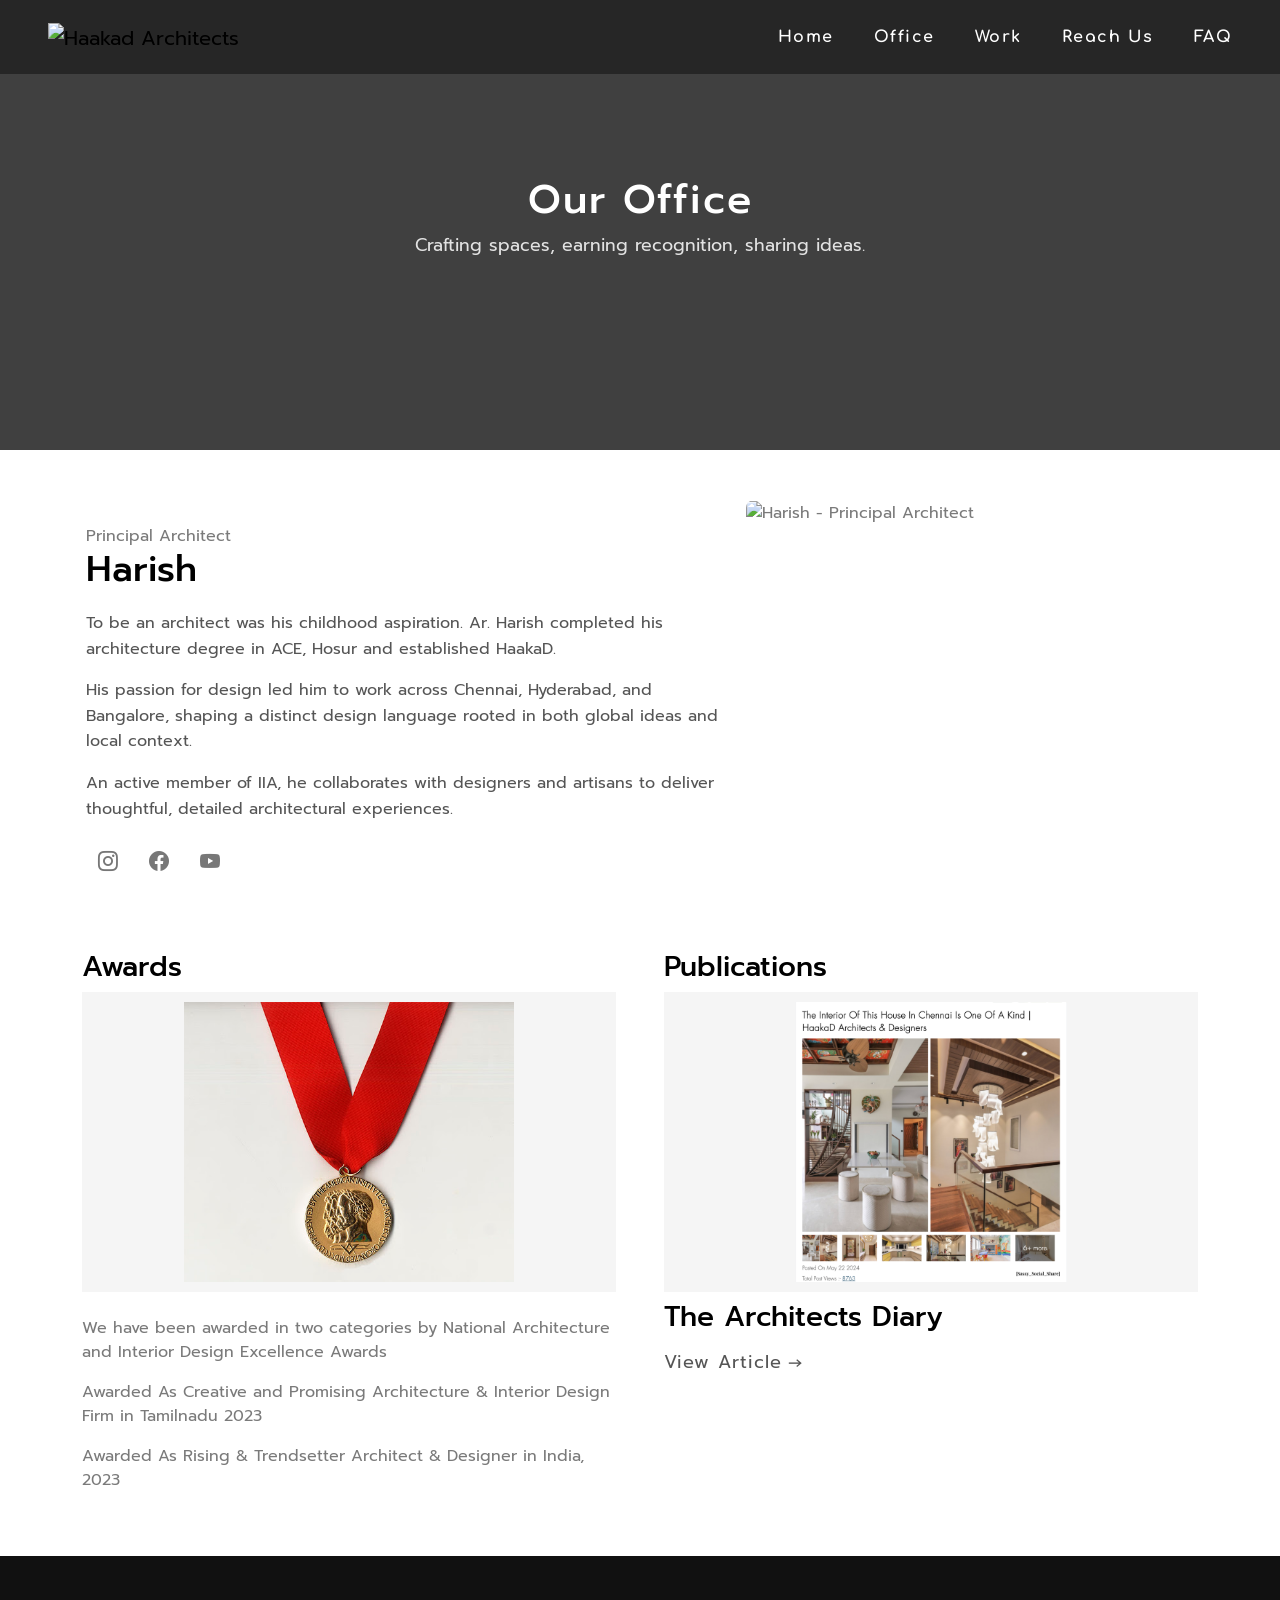
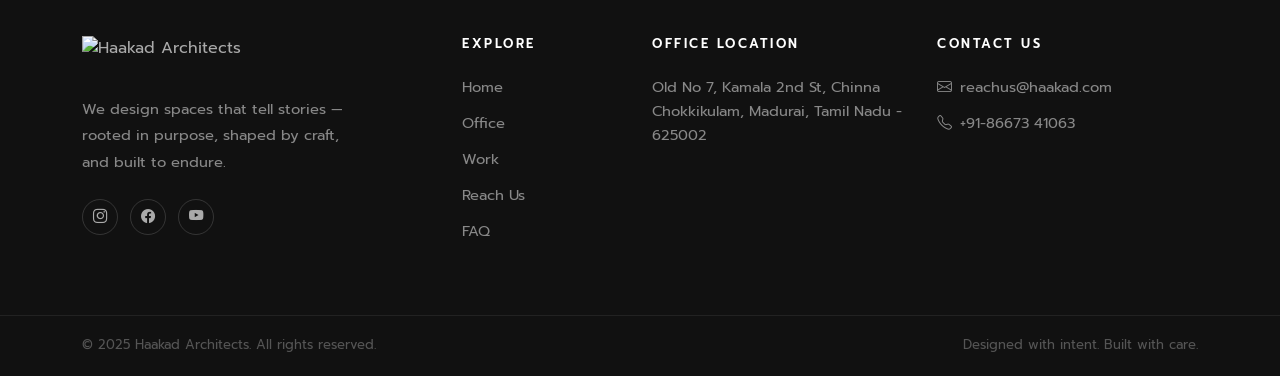
==== office.html @ 7d9d9eaf "adding office page" ====
<!doctype html>
<html lang="en">
  <head>
    <meta charset="UTF-8" />
    <meta name="viewport" content="width=device-width, initial-scale=1.0" />
    <title>Office - Haakad Architects</title>

    <!-- Bootstrap -->
    <link
      href="https://cdn.jsdelivr.net/npm/bootstrap@5.3.0/dist/css/bootstrap.min.css"
      rel="stylesheet"
    />

    <!-- Icons -->
    <link
      rel="stylesheet"
      href="https://cdn.jsdelivr.net/npm/bootstrap-icons@1.11.0/font/bootstrap-icons.css"
    />

    <!-- Google Fonts -->
    <link rel="preconnect" href="https://fonts.googleapis.com" />
    <link rel="preconnect" href="https://fonts.gstatic.com" crossorigin />
    <link
      href="https://fonts.googleapis.com/css2?family=Comfortaa:wght@400;500;600&family=Prompt:wght@300;400;500&display=swap"
      rel="stylesheet"
    />

    <!-- CSS -->
    <link rel="stylesheet" href="assets/css/style.css" />
    <link rel="stylesheet" href="assets/css/navbar.css" />
    <link rel="stylesheet" href="assets/css/footer.css" />
    <link rel="stylesheet" href="assets/css/parallax.css" />
    <link rel="stylesheet" href="assets/css/work.css" />
    <link rel="stylesheet" href="assets/css/office.css" />
  </head>

  <body>
    <!-- Navbar -->
    <header id="navbar"></header>

    <main>
      <!-- HERO -->
      <div class="parallax parallax-2">
        <div class="parallax-content">
          <h2>Our Office</h2>
          <p>Crafting spaces, earning recognition, sharing ideas.</p>
        </div>
      </div>

      <!-- Portfolio Intro -->
      <section class="container portfolio-intro">
        <div>
          <div class="row align-items-center px-3">
            <!-- Left Content -->
            <div class="col-md-7">
              <span class="portfolio-label">Principal Architect</span>

              <h2 class="portfolio-title">Harish</h2>

              <p class="portfolio-desc">
                To be an architect was his childhood aspiration. Ar. Harish
                completed his architecture degree in ACE, Hosur and established
                HaakaD.
              </p>

              <p class="portfolio-desc">
                His passion for design led him to work across Chennai,
                Hyderabad, and Bangalore, shaping a distinct design language
                rooted in both global ideas and local context.
              </p>

              <p class="portfolio-desc">
                An active member of IIA, he collaborates with designers and
                artisans to deliver thoughtful, detailed architectural
                experiences.
              </p>

              <!-- Social Icons -->
              <div class="portfolio-social mt-4">
                <a
                  href="https://www.instagram.com/haakad_architects"
                  target="_blank"
                >
                  <i class="bi bi-instagram"></i>
                </a>
                <a
                  href="https://www.facebook.com/haakadarchitects.inc?mibextid=LQQJ4d"
                  target="_blank"
                >
                  <i class="bi bi-facebook"></i>
                </a>
                <a
                  href="https://www.youtube.com/@haakadarchitects"
                  target="_blank"
                >
                  <i class="bi bi-youtube"></i>
                </a>
              </div>
            </div>

            <!-- Right Image -->
            <div class="col-md-5">
              <div class="portfolio-image">
                <img
                  src="/hakaad-architects/assets/images/portfolio.jpg"
                  alt="Harish - Principal Architect"
                />
              </div>
            </div>
          </div>
        </div>
      </section>

      <section class="achievements-section mb-5">
        <div class="container">
          <div class="row g-5">
            <!-- Awards -->
            <div class="col-md-6">
              <div class="achievement-block">
                <h3 class="section-title">Awards</h3>
                <div class="publication-minimal">
                  <div class="publication-image">
                    <img
                      src="assets/images/Award.jpg"
                      alt="Award"
                      class="img-fluid mb-4"
                    />
                  </div>
                </div>

                <p>
                  We have been awarded in two categories by National
                  Architecture and Interior Design Excellence Awards
                </p>

                <p>
                  Awarded As Creative and Promising Architecture & Interior
                  Design Firm in Tamilnadu 2023
                </p>

                <p>
                  Awarded As Rising & Trendsetter Architect & Designer in India,
                  2023
                </p>
              </div>
            </div>

            <!-- Publications -->
            <div class="col-md-6">
              <div class="achievement-block">
                <h3 class="section-title">Publications</h3>

                <div class="publication-minimal" id="openArticle">
                  <div class="publication-image">
                    <img
                      src="assets/images/article-previw.png"
                      alt="Featured Article"
                    />
                  </div>

                  <div class="publication-content">
                    <h3 class="publication-title py-2">The Architects Diary</h3>
                    <span class="publication-link cursor-pointer">
                      View Article <span class="arrow">→</span>
                    </span>
                  </div>
                </div>
              </div>
            </div>
          </div>
        </div>
      </section>

      <!-- Modal -->
      <div class="modal fade" id="articleModal" tabindex="-1">
        <div class="modal-dialog modal-xl modal-dialog-centered">
          <div class="modal-content">
            <div class="modal-header">
              <h5 class="modal-title">Project Article</h5>
              <button class="btn-close" data-bs-dismiss="modal"></button>
            </div>

            <div class="modal-body p-0">
              <iframe
                id="articleFrame"
                width="100%"
                height="600px"
                style="border: none"
              ></iframe>
            </div>
          </div>
        </div>
      </div>
    </main>

    <!-- Footer -->
    <footer id="footer"></footer>

    <!-- JS -->
    <script src="https://cdn.jsdelivr.net/npm/bootstrap@5.3.0/dist/js/bootstrap.bundle.min.js"></script>
    <script src="assets/js/main.js"></script>
    <script src="assets/js/office.js"></script>
  </body>
</html>
---- assets/css/style.css ----
:root {
  --primary: #078eab;
  --grey: #7a7a7a;
  --white: #ffffff;
  --font-primary: "Prompt", sans-serif;
  --font-menu: "Comfortaa", sans-serif;
}

html,
body {
  overflow-x: hidden;
  max-width: 100%;
}

body {
  font-family: var(--font-primary);
  color: var(--grey);
  margin: 0;
}

h1,
h2,
h3,
h4 {
  font-family: var(--font-primary);
  font-weight: 500;
  color: #000;
}

/* Preloader */
#preloader {
  position: fixed;
  top: 0;
  left: 0;
  width: 100%;
  height: 100%;
  background: rgba(0, 0, 0, 0.75);
  display: flex;
  align-items: center;
  justify-content: center;
  z-index: 9999;
  transition:
    opacity 0.8s ease,
    visibility 0.8s ease;
}

#preloader.hide {
  opacity: 0;
  visibility: hidden;
}

#preloader .logo-wrapper {
  overflow: hidden;
  display: flex;
}

#preloader img {
  width: 180px;
  animation: logoLeftToRight 2.5s ease forwards;
  transform-origin: left center;
}

.cursor-pointer {
  cursor: pointer;
}

@keyframes logoLeftToRight {
  0% {
    opacity: 0;
    clip-path: inset(0 100% 0 0);
  }
  20% {
    opacity: 1;
    clip-path: inset(0 80% 0 0);
  }
  60% {
    opacity: 1;
    clip-path: inset(0 30% 0 0);
  }
  100% {
    opacity: 1;
    clip-path: inset(0 0% 0 0);
  }
}
---- assets/css/navbar.css ----
.navbar {
  position: fixed !important;
  top: 0;
  left: 0;
  width: 100%;
  background: rgba(0, 0, 0, 0.4) !important;
  padding: 16px 0;
  z-index: 1000;
  opacity: 1;
  transform: none;
  transition:
    opacity 0.5s ease,
    transform 0.5s ease,
    background 0.3s ease,
    padding 0.3s ease;
}

.navbar.visible {
  opacity: 1;
  transform: translateY(0);
}

.navbar.scrolled {
  background: #ffffff !important;
  box-shadow: 0 2px 10px rgba(0, 0, 0, 0.08);
  padding: 10px 0;
}

.navbar-brand img {
  height: 42px;
  width: auto;
  object-fit: contain;
}

.navbar-nav .nav-link {
  font-family: var(--font-menu);
  font-size: 1rem;
  font-weight: bolder;
  color: #ffffff !important;
  letter-spacing: 1.5px;
  /* text-transform: uppercase; */
  margin-left: 2.5rem;
  padding: 0.4rem 0 !important;
  position: relative;
  transition: color 0.3s ease;
}

.navbar-nav .nav-link::after {
  content: "";
  position: absolute;
  bottom: 0;
  left: 0;
  width: 0;
  height: 1.5px;
  background: #ffffff;
  transition: width 0.3s ease;
}

.navbar-nav .nav-link:hover::after,
.navbar-nav .nav-link.active::after {
  width: 100%;
}

.navbar.scrolled .nav-link {
  color: #1a1a1a !important;
}

.navbar.scrolled .nav-link::after {
  background: var(--primary);
}

.navbar-toggler {
  border-color: rgba(255, 255, 255, 0.6) !important;
}

.navbar-toggler-icon {
  filter: invert(1);
}

.navbar.scrolled .navbar-toggler {
  border-color: rgba(0, 0, 0, 0.3) !important;
}

.navbar.scrolled .navbar-toggler-icon {
  filter: invert(0);
}

@media (max-width: 991px) {
  .navbar {
    background: rgba(0, 0, 0, 0.4) !important;
    padding: 12px 0;
  }

  .navbar-collapse {
    padding: 1rem 0;
  }

  .navbar-nav .nav-link {
    margin-left: 0;
    padding: 0.75rem 0 !important;
    border-bottom: 1px solid rgba(255, 255, 255, 0.1);
    color: #ffffff !important;
  }

  .navbar-nav .nav-link::after {
    display: none;
  }
}
---- assets/css/footer.css ----
/* ================================
   Footer - Haakad Architects
   ================================ */

footer {
  background: #111111;
  color: #aaaaaa;
  font-family: var(--font-primary);
}

/* Top section */
.footer-top {
  padding: 80px 0 60px;
  border-bottom: 1px solid rgba(255, 255, 255, 0.07);
}

/* Logo */
.footer-logo {
  height: 40px;
  width: auto;
  object-fit: contain;
  margin-bottom: 1.25rem;
  display: block;
}

/* Description */
.footer-desc {
  font-size: 0.92rem;
  color: #888888;
  line-height: 1.8;
  margin-bottom: 1.5rem;
  max-width: 280px;
}

/* Social icons */
.footer-socials {
  display: flex;
  gap: 12px;
}

.footer-socials a {
  width: 36px;
  height: 36px;
  border: 1px solid rgba(255, 255, 255, 0.15);
  border-radius: 50%;
  display: flex;
  align-items: center;
  justify-content: center;
  color: #aaaaaa;
  font-size: 0.9rem;
  transition: all 0.3s ease;
  text-decoration: none;
}

.footer-socials a:hover {
  border-color: var(--primary);
  color: var(--primary);
  transform: translateY(-3px);
}

/* Headings */
.footer-heading {
  font-size: 0.8rem;
  font-weight: 600;
  color: #ffffff;
  letter-spacing: 2.5px;
  text-transform: uppercase;
  margin-bottom: 1.5rem;
}

/* Links */
.footer-links {
  list-style: none;
  padding: 0;
  margin: 0;
}

.footer-links li {
  margin-bottom: 0.75rem;
}

.footer-links a {
  color: #888888;
  text-decoration: none;
  font-size: 0.92rem;
  transition: all 0.3s ease;
  position: relative;
  padding-left: 0;
}

.footer-links a::before {
  content: "";
  position: absolute;
  bottom: -2px;
  left: 0;
  width: 0;
  height: 1px;
  background: var(--primary);
  transition: width 0.3s ease;
}

.footer-links a:hover {
  color: #ffffff;
  padding-left: 6px;
}

.footer-links a:hover::before {
  width: 100%;
}

/* Contact list */
.footer-contact {
  list-style: none;
  padding: 0;
  margin: 0;
}

.footer-contact li {
  display: flex;
  align-items: flex-start;
  gap: 12px;
  margin-bottom: 1rem;
  font-size: 0.92rem;
  color: #888888;
  line-height: 1.6;
}

.footer-contact i {
  color: var(--primary);
  font-size: 1rem;
  margin-top: 2px;
  flex-shrink: 0;
}

/* Bottom bar */
.footer-bottom {
  padding: 20px 0;
}

.footer-bottom p {
  margin: 0;
  font-size: 0.82rem;
  color: #555555;
}

/* Mobile */
@media (max-width: 768px) {
  .footer-top {
    padding: 50px 0 40px;
  }

  .footer-desc {
    max-width: 100%;
  }
}
---- assets/css/parallax.css ----
/* ================================
   Parallax - Haakad Architects
   SPYDEV technique: background-attachment fixed
   ================================ */

.parallax {
  min-height: 450px;
  background-attachment: fixed;
  background-position: center;
  background-repeat: no-repeat;
  background-size: cover;
  position: relative;
  display: flex;
  align-items: center;
  justify-content: center;
}

/* Dark overlay */
.parallax::before {
  content: "";
  position: absolute;
  top: 0;
  left: 0;
  width: 100%;
  height: 100%;
  background: rgba(0, 0, 0, 0.75);
}

/* Optional text inside parallax */
.parallax-content {
  position: relative;
  z-index: 2;
  text-align: center;
  color: #ffffff;
  padding: 2rem;
}

.parallax-content h2 {
  font-size: 2.5rem;
  font-weight: 500;
  color: #ffffff;
  letter-spacing: 2px;
}

.parallax-content h3,
h4 {
  font-size: 1.2rem;
  font-weight: 500;
  color: #ffffff;
  letter-spacing: 2px;
}

.parallax-content p {
  font-size: 1.1rem;
  color: rgba(255, 255, 255, 0.85);
  margin-top: 0.5rem;
}

/* Specific background images */

.parallax-2 {
  background-image: url("/hakaad-architects/assets/images/carousel/slide1.jpg");
}

/* Mobile - remove fixed, JS handles it */
@media (max-width: 768px) {
  .parallax {
    background-attachment: scroll;
    background-position: center;
    min-height: 280px;
  }

  .parallax-content h2 {
    font-size: 1.75rem;
  }
}

@media (prefers-reduced-motion: reduce) {
  .parallax {
    background-attachment: scroll;
  }
}
---- assets/css/work.css ----
/* ================================
   Work Page - Haakad Architects
   ================================ */

/* Page Hero */
.page-hero {
  height: 45vh;
  background: #111111;
  display: flex;
  align-items: flex-end;
  padding-bottom: 3rem;
}

.page-hero-content {
  padding: 0 5%;
}

.page-hero-content h1 {
  font-size: 3.5rem;
  font-weight: 300;
  color: #ffffff;
  letter-spacing: 3px;
  margin-bottom: 0.5rem;
}

.page-hero-content p {
  font-size: 1rem;
  color: rgba(255, 255, 255, 0.5);
  letter-spacing: 1px;
  margin: 0;
}

/* Filter Tabs */
.work-filter {
  padding: 1.5rem 0;
  border-bottom: 1px solid rgba(0, 0, 0, 0.07);
}

.filter-tabs {
  display: flex;
  gap: 1rem;
  flex-wrap: wrap;
}

.filter-btn {
  background: none;
  border: none;
  font-family: var(--font-menu);
  font-size: 0.85rem;
  font-weight: 600;
  letter-spacing: 1.5px;
  text-transform: uppercase;
  color: #aaaaaa;
  padding: 0.5rem 0;
  cursor: pointer;
  position: relative;
  transition: color 0.3s ease;
}

.filter-btn::after {
  content: "";
  position: absolute;
  bottom: 0;
  left: 0;
  width: 0;
  height: 2px;
  background: var(--primary);
  transition: width 0.3s ease;
}

.filter-btn:hover,
.filter-btn.active {
  color: #111111;
}

.filter-btn.active::after,
.filter-btn:hover::after {
  width: 100%;
}

/* Projects Grid */
.work-grid {
  padding: 4rem 0 6rem;
}

/* Project Card */
.project-card {
  cursor: pointer;
}

.project-img {
  position: relative;
  overflow: hidden;
  aspect-ratio: 4/3;
  background: #f0f0f0;
}

.project-img img {
  width: 100%;
  height: 100%;
  object-fit: cover;
  transition: transform 0.6s ease;
}

.project-card:hover .project-img img {
  transform: scale(1.05);
}

/* Overlay */
.project-overlay {
  position: absolute;
  top: 0;
  left: 0;
  width: 100%;
  height: 100%;
  background: rgba(7, 142, 171, 0.15);
  display: flex;
  align-items: center;
  justify-content: center;
  opacity: 0;
  transition: opacity 0.4s ease;
}

.project-card:hover .project-overlay {
  opacity: 1;
}

.project-link {
  width: 50px;
  height: 50px;
  background: #ffffff;
  border-radius: 50%;
  display: flex;
  align-items: center;
  justify-content: center;
  color: #111111;
  font-size: 1.2rem;
  text-decoration: none;
  transform: scale(0.8);
  transition: transform 0.3s ease;
}

.project-card:hover .project-link {
  transform: scale(1);
}

/* Project Info */
.project-info {
  padding: 1.25rem 0 0;
}

.project-category {
  font-size: 0.75rem;
  font-weight: 600;
  letter-spacing: 2px;
  text-transform: uppercase;
  color: var(--primary);
}

.project-title {
  font-size: 1.1rem;
  font-weight: 500;
  color: #111111;
  margin: 0.4rem 0 0.3rem;
}

.project-location {
  font-size: 0.85rem;
  color: #aaaaaa;
  margin: 0;
}

.project-location .bi {
  font-size: 0.75rem;
  margin-right: 3px;
}

/* Hidden filtered items */
.project-item.hidden {
  display: none;
}

/* Mobile */
@media (max-width: 768px) {
  .page-hero {
    height: 35vh;
  }

  .page-hero-content h1 {
    font-size: 2.5rem;
  }
}

/* Load More */
.load-more-wrap {
  text-align: center;
  margin-top: 3rem;
}

#load-more-btn {
  background: none;
  border: 1.5px solid #111111;
  font-family: var(--font-menu);
  font-size: 0.85rem;
  font-weight: 600;
  letter-spacing: 2px;
  text-transform: uppercase;
  color: #111111;
  padding: 0.9rem 3rem;
  cursor: pointer;
  transition: all 0.3s ease;
}

#load-more-btn:hover {
  background: #111111;
  color: #ffffff;
}

#load-more-btn.hidden {
  display: none;
}

.portfolio-intro {
  padding: 50px 0;
}

.portfolio-title {
  font-size: 36px;
  font-weight: 500;
  margin-bottom: 20px;
}

.portfolio-desc {
  color: #555;
  line-height: 1.6;
}

.portfolio-image {
  width: 100%;
  height: 400px; /* desktop height */
  overflow: hidden;
  border-radius: 8px;
}

.portfolio-image img {
  width: 100%;
  height: 100%;
  object-fit: contain; /* 🔥 keeps image ratio */
  transition: transform 0.5s ease;
}

.portfolio-image:hover img {
  transform: scale(1.05);
}

@media (max-width: 768px) {
  .portfolio-image {
    height: 250px;
    margin-top: 20px;
  }
}

.portfolio-social a {
  margin: 0 12px;
  font-size: 20px;
  color: #777;
  transition: 0.3s ease;
  border-bottom: none !important;
  text-decoration: none;
}

.portfolio-social a:hover {
  color: #000;
  transform: translateY(-2px);
}
---- assets/css/office.css ----
/* ===============================
   Awards Section
================================ */
.awards-section {
  padding: 100px 0;
  border-top: 1px solid #eee;
}

.section-title {
  font-size: 28px;
  font-weight: 500;
}

.award-item {
  display: flex;
  gap: 30px;
  padding: 20px 0;
  border-bottom: 1px solid #eee;
}

.award-year {
  min-width: 80px;
  font-weight: 500;
  color: #888;
}

.award-text {
  margin: 0;
  font-size: 16px;
  color: #222;
}

/* Mobile */
@media (max-width: 768px) {
  .award-item {
    flex-direction: column;
    gap: 5px;
  }

  .award-year {
    font-size: 14px;
  }
}

/* ===============================
   Featured Article
================================ */
.featured-article {
  padding: 100px 0;
  border-top: 1px solid #eee;
}

.section-title {
  font-size: 28px;
  font-weight: 500;
}

/* Preview Card */
.article-preview {
  position: relative;
  cursor: pointer;
  overflow: hidden;
  border-radius: 10px;
  max-width: 900px;
  margin: 0 auto;
}

.article-preview img {
  width: 100%;
  height: 400px;
  object-fit: cover;
  transition: 0.4s ease;
}

.article-preview:hover img {
  transform: scale(1.05);
}

/* Overlay */
.article-preview .overlay {
  position: absolute;
  inset: 0;
  background: rgba(0, 0, 0, 0.5);
  color: white;

  display: flex;
  flex-direction: column;
  justify-content: center;
  align-items: center;

  text-align: center;
}

.article-preview .overlay p {
  margin: 0;
  font-size: 14px;
  opacity: 0.8;
}

.article-preview .overlay h4 {
  margin: 5px 0;
  font-size: 22px;
}

.article-preview .overlay span {
  font-size: 13px;
  letter-spacing: 1px;
}

/* Modal fix */
.modal-body iframe {
  min-height: 70vh;
}

/* Publication Image Wrapper */
.publication-minimal img {
  width: 100%;
  height: 300px; /* 👉 control height here */
  object-fit: contain; /* 👉 ensures full image visible */
  background: #f5f5f5; /* 👉 adds clean background for empty space */
  padding: 10px; /* optional: gives breathing space */
}

.publication-link {
  font-size: 18px;
  color: #555;
  letter-spacing: 1px;
  display: inline-flex;
  align-items: center;
  gap: 6px;
  transition: color 0.3s ease;
}

.publication-link .arrow {
  display: inline-block;
  transition: transform 0.3s ease;
}

/* Hover effect */
.publication-minimal:hover .publication-link {
  color: #000;
}

.publication-minimal:hover .arrow {
  transform: translateX(6px); /* 👉 smooth move */
}

.publication-image:hover img {
  transform: scale(1.05);
}
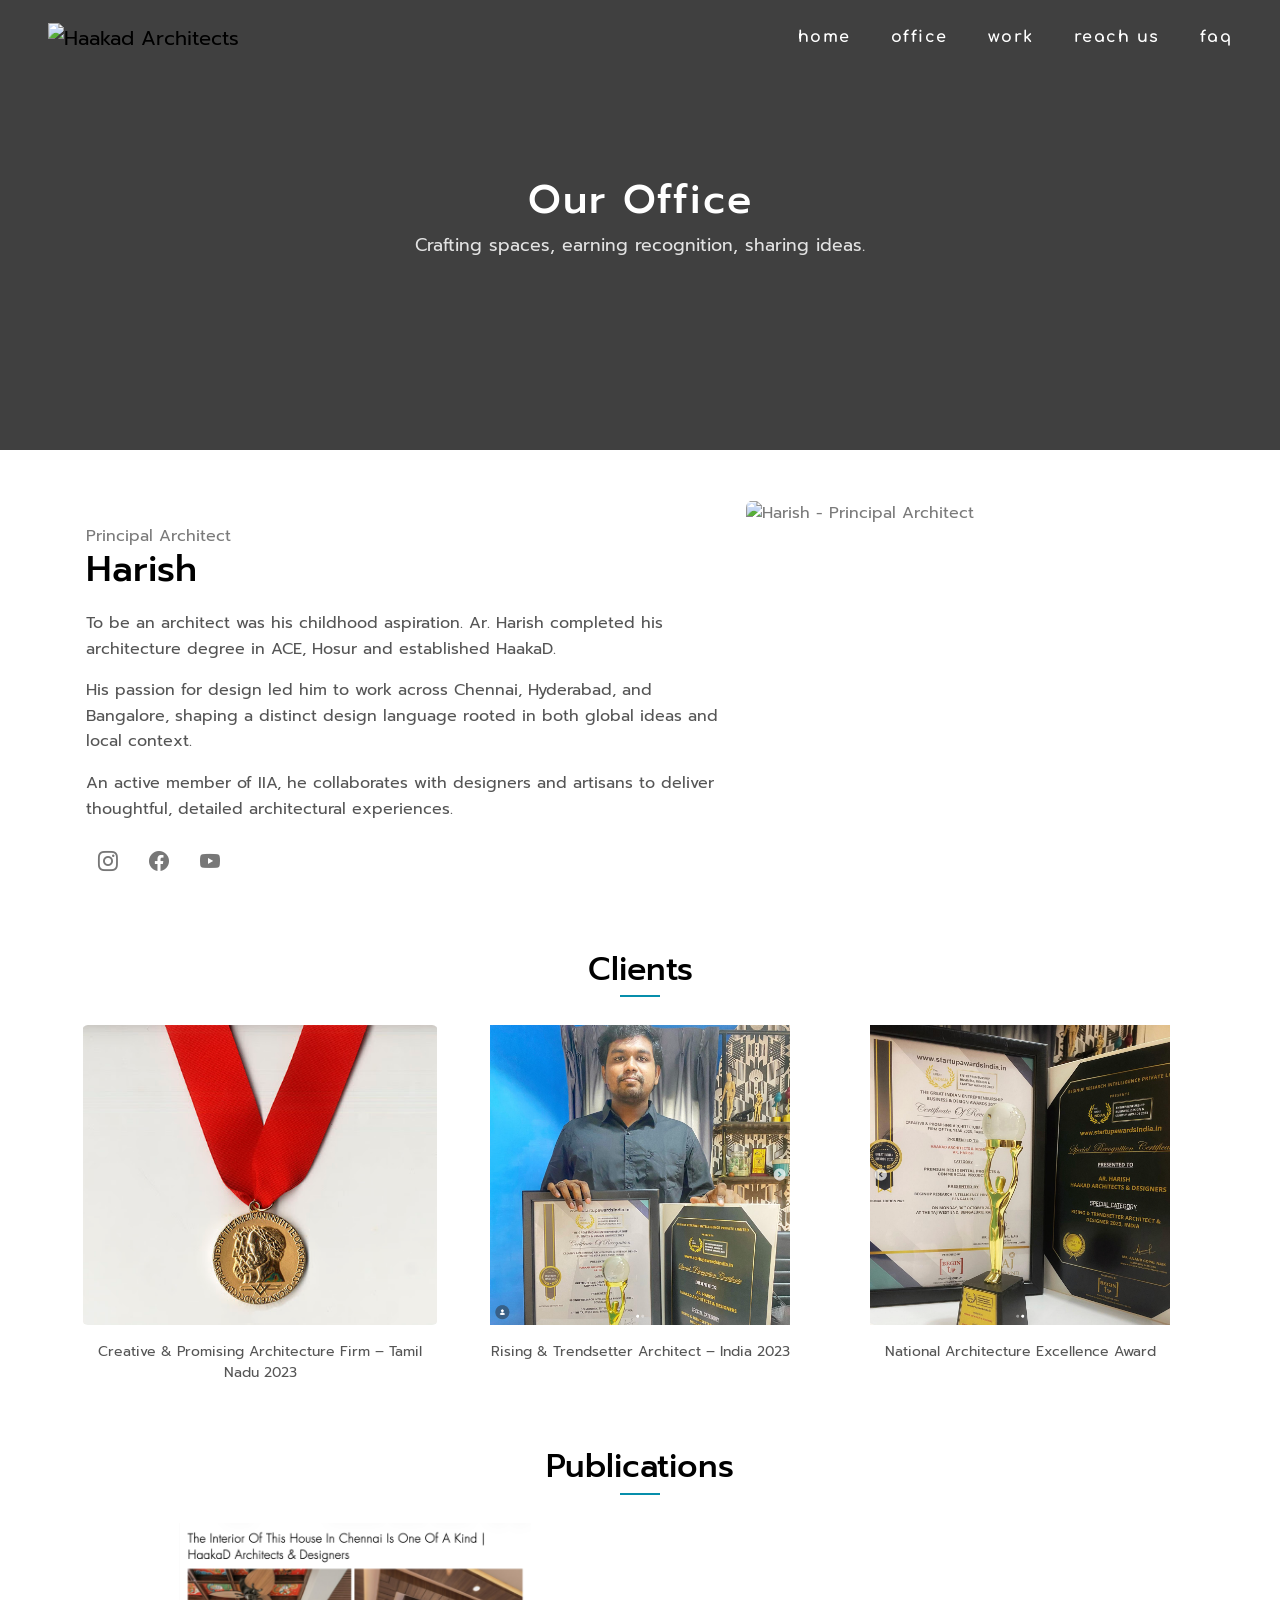
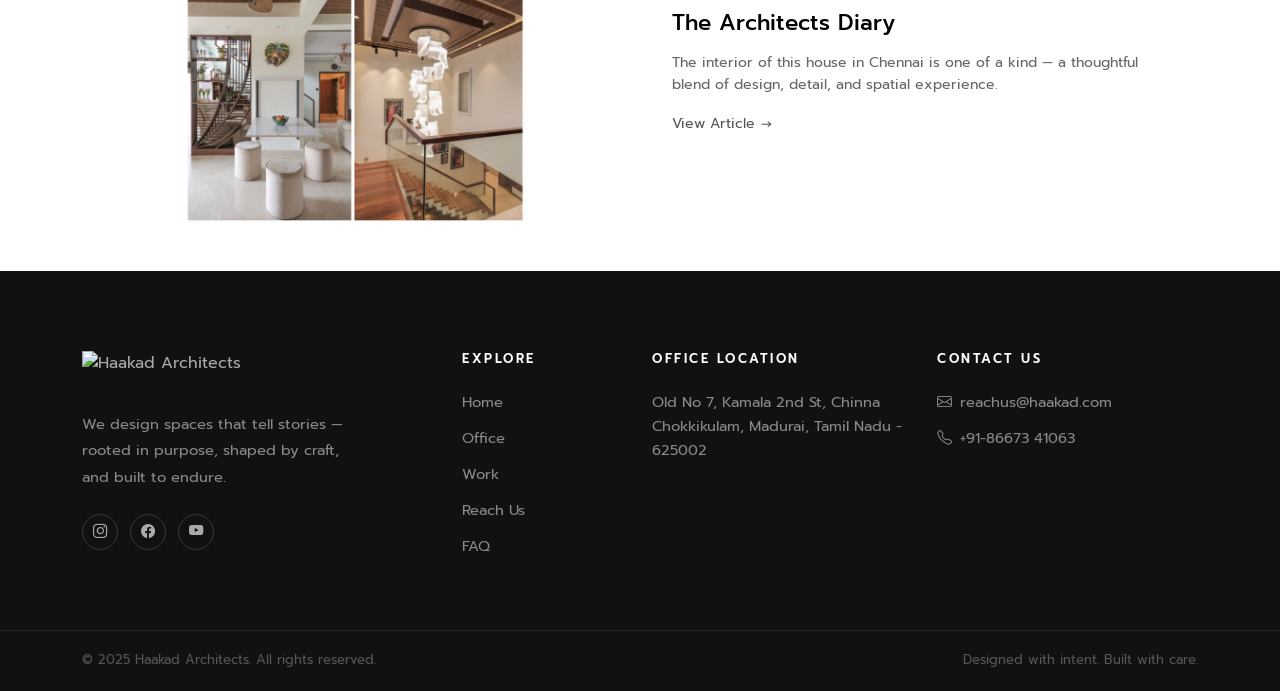
==== commit 77fc94ed: "modifications done for homepage, office and reach us" ====
--- a/office.html
+++ b/office.html
@@ -102,7 +102,7 @@
             <div class="col-md-5">
               <div class="portfolio-image">
                 <img
-                  src="/hakaad-architects/assets/images/portfolio.jpg"
+                  src="/hakaad-architects/assets/images/portfolio.png"
                   alt="Harish - Principal Architect"
                 />
               </div>
@@ -113,58 +113,77 @@
 
       <section class="achievements-section mb-5">
         <div class="container">
-          <div class="row g-5">
-            <!-- Awards -->
+          <!-- ========================= -->
+          <!-- AWARDS -->
+          <!-- ========================= -->
+          <div class="row mb-5">
+            <div class="section-title">
+              <h2>Clients</h2>
+            </div>
+
+            <!-- Award 1 -->
+            <div class="col-md-4">
+              <div class="award-card text-center">
+                <img src="assets/images/Award.jpg" class="img-fluid" />
+                <p class="award-text mt-3">
+                  Creative & Promising Architecture Firm – Tamil Nadu 2023
+                </p>
+              </div>
+            </div>
+
+            <!-- Award 2 -->
+            <div class="col-md-4">
+              <div class="award-card text-center">
+                <img src="assets/images/Award1.png" class="img-fluid" />
+                <p class="award-text mt-3">
+                  Rising & Trendsetter Architect – India 2023
+                </p>
+              </div>
+            </div>
+
+            <!-- Award 3 -->
+            <div class="col-md-4">
+              <div class="award-card text-center">
+                <img src="assets/images/Award2.png" class="img-fluid" />
+                <p class="award-text mt-3">
+                  National Architecture Excellence Award
+                </p>
+              </div>
+            </div>
+          </div>
+
+          <!-- ========================= -->
+          <!-- PUBLICATION -->
+          <!-- ========================= -->
+          <div class="row align-items-center">
+            <div class="section-title">
+              <h2>Publications</h2>
+            </div>
+
+            <!-- LEFT IMAGE -->
             <div class="col-md-6">
-              <div class="achievement-block">
-                <h3 class="section-title">Awards</h3>
-                <div class="publication-minimal">
-                  <div class="publication-image">
-                    <img
-                      src="assets/images/Award.jpg"
-                      alt="Award"
-                      class="img-fluid mb-4"
-                    />
-                  </div>
-                </div>
-
-                <p>
-                  We have been awarded in two categories by National
-                  Architecture and Interior Design Excellence Awards
-                </p>
-
-                <p>
-                  Awarded As Creative and Promising Architecture & Interior
-                  Design Firm in Tamilnadu 2023
-                </p>
-
-                <p>
-                  Awarded As Rising & Trendsetter Architect & Designer in India,
-                  2023
-                </p>
-              </div>
-            </div>
-
-            <!-- Publications -->
+              <div class="publication-image openArticle">
+                <img
+                  src="assets/images/article-preview.png"
+                  class="img-fluid"
+                  alt="Publication"
+                />
+              </div>
+            </div>
+
+            <!-- RIGHT CONTENT -->
             <div class="col-md-6">
-              <div class="achievement-block">
-                <h3 class="section-title">Publications</h3>
-
-                <div class="publication-minimal" id="openArticle">
-                  <div class="publication-image">
-                    <img
-                      src="assets/images/article-previw.png"
-                      alt="Featured Article"
-                    />
-                  </div>
-
-                  <div class="publication-content">
-                    <h3 class="publication-title py-2">The Architects Diary</h3>
-                    <span class="publication-link cursor-pointer">
-                      View Article <span class="arrow">→</span>
-                    </span>
-                  </div>
-                </div>
+              <div class="publication-content">
+                <h3 class="publication-title">The Architects Diary</h3>
+
+                <p class="publication-desc">
+                  The interior of this house in Chennai is one of a kind — a
+                  thoughtful blend of design, detail, and spatial experience.
+                </p>
+
+                <span class="publication-link openArticle">
+                  View Article <span class="arrow">→</span>
+                </span>
               </div>
             </div>
           </div>
--- a/assets/css/style.css
+++ b/assets/css/style.css
@@ -64,6 +64,17 @@
   cursor: pointer;
 }
 
+.section-title h2::after {
+  content: "";
+  position: absolute;
+  bottom: 0;
+  left: 50%;
+  transform: translateX(-50%);
+  width: 40px;
+  height: 2px;
+  background: var(--primary);
+}
+
 @keyframes logoLeftToRight {
   0% {
     opacity: 0;
--- a/assets/css/navbar.css
+++ b/assets/css/navbar.css
@@ -3,7 +3,7 @@
   top: 0;
   left: 0;
   width: 100%;
-  background: rgba(0, 0, 0, 0.4) !important;
+  background: transparent !important;
   padding: 16px 0;
   z-index: 1000;
   opacity: 1;
@@ -38,7 +38,7 @@
   font-weight: bolder;
   color: #ffffff !important;
   letter-spacing: 1.5px;
-  /* text-transform: uppercase; */
+  text-transform: lowercase;
   margin-left: 2.5rem;
   padding: 0.4rem 0 !important;
   position: relative;
@@ -86,15 +86,20 @@
 }
 
 @media (max-width: 991px) {
+  /* Default → Transparent */
   .navbar {
-    background: rgba(0, 0, 0, 0.4) !important;
+    background: transparent !important;
     padding: 12px 0;
+    transition: background 0.3s ease;
   }
 
-  .navbar-collapse {
-    padding: 1rem 0;
+  /* When menu is OPEN */
+  .navbar:has(.navbar-collapse.show) {
+    background: rgba(0, 0, 0, 0.6) !important;
+    backdrop-filter: blur(6px);
   }
 
+  /* Links */
   .navbar-nav .nav-link {
     margin-left: 0;
     padding: 0.75rem 0 !important;
--- a/assets/css/office.css
+++ b/assets/css/office.css
@@ -1,3 +1,32 @@
+/* ===============================
+   Common Section Styles
+================================ */
+.section-title {
+  font-size: 28px;
+  font-weight: 500;
+  text-align: center;
+  margin-bottom: 20px;
+  position: relative;
+}
+
+/* Underline */
+.section-title h2 {
+  position: relative;
+  display: inline-block;
+  padding-bottom: 8px;
+}
+
+.section-title h2::after {
+  content: "";
+  position: absolute;
+  bottom: 0;
+  left: 50%;
+  transform: translateX(-50%);
+  width: 40px;
+  height: 2px;
+  background: var(--primary);
+}
+
 /* ===============================
    Awards Section
 ================================ */
@@ -6,56 +35,96 @@
   border-top: 1px solid #eee;
 }
 
-.section-title {
-  font-size: 28px;
-  font-weight: 500;
+/* Award Card */
+.award-card {
+  text-align: center;
 }
 
-.award-item {
-  display: flex;
-  gap: 30px;
-  padding: 20px 0;
-  border-bottom: 1px solid #eee;
+.award-card img {
+  width: 100%;
+  height: 300px;
+  object-fit: contain;
+  border-radius: 6px;
+  transition: transform 0.4s ease;
 }
 
-.award-year {
-  min-width: 80px;
-  font-weight: 500;
-  color: #888;
+.award-card:hover img {
+  transform: scale(1.05);
 }
 
 .award-text {
-  margin: 0;
-  font-size: 16px;
-  color: #222;
-}
-
-/* Mobile */
-@media (max-width: 768px) {
-  .award-item {
-    flex-direction: column;
-    gap: 5px;
-  }
-
-  .award-year {
-    font-size: 14px;
-  }
+  margin-top: 12px;
+  font-size: 14px;
+  color: #555;
+  line-height: 1.5;
 }
 
 /* ===============================
-   Featured Article
+   Publications Section
 ================================ */
 .featured-article {
   padding: 100px 0;
   border-top: 1px solid #eee;
 }
 
-.section-title {
-  font-size: 28px;
+/* Publication Layout */
+.publication-image img {
+  width: 100%;
+  height: 300px;
+  object-fit: contain;
+  border-radius: 6px;
+  cursor: pointer;
+  transition: transform 0.4s ease;
+}
+
+.publication-image:hover img {
+  transform: scale(1.05);
+}
+
+.publication-content {
+  padding: 20px;
+}
+
+.publication-title {
+  font-size: 22px;
   font-weight: 500;
 }
 
-/* Preview Card */
+.publication-desc {
+  font-size: 14px;
+  color: #666;
+  margin: 15px 0;
+  line-height: 1.6;
+}
+
+/* Link + Arrow */
+.publication-link {
+  font-size: 14px;
+  color: #555;
+  cursor: pointer;
+  display: inline-flex;
+  align-items: center;
+  gap: 6px;
+  transition: color 0.3s ease;
+}
+
+.publication-link:hover {
+  color: #000;
+}
+
+/* Arrow Animation */
+.arrow {
+  display: inline-block;
+  transition: transform 0.3s ease;
+}
+
+.publication-link:hover .arrow {
+  transform: translateX(6px);
+}
+
+/* ===============================
+   Article Preview (Optional Old Style)
+================================ */
 .article-preview {
   position: relative;
   cursor: pointer;
@@ -76,23 +145,19 @@
   transform: scale(1.05);
 }
 
-/* Overlay */
 .article-preview .overlay {
   position: absolute;
   inset: 0;
   background: rgba(0, 0, 0, 0.5);
   color: white;
-
   display: flex;
   flex-direction: column;
   justify-content: center;
   align-items: center;
-
   text-align: center;
 }
 
 .article-preview .overlay p {
-  margin: 0;
   font-size: 14px;
   opacity: 0.8;
 }
@@ -107,44 +172,27 @@
   letter-spacing: 1px;
 }
 
-/* Modal fix */
+/* ===============================
+   Modal Fix
+================================ */
 .modal-body iframe {
   min-height: 70vh;
 }
 
-/* Publication Image Wrapper */
-.publication-minimal img {
-  width: 100%;
-  height: 300px; /* 👉 control height here */
-  object-fit: contain; /* 👉 ensures full image visible */
-  background: #f5f5f5; /* 👉 adds clean background for empty space */
-  padding: 10px; /* optional: gives breathing space */
+/* ===============================
+   Mobile Responsive
+================================ */
+@media (max-width: 768px) {
+  .awards-section,
+  .featured-article {
+    padding: 60px 0;
+  }
+
+  .publication-image img {
+    height: 220px;
+  }
+
+  .publication-content {
+    padding: 10px 0;
+  }
 }
-
-.publication-link {
-  font-size: 18px;
-  color: #555;
-  letter-spacing: 1px;
-  display: inline-flex;
-  align-items: center;
-  gap: 6px;
-  transition: color 0.3s ease;
-}
-
-.publication-link .arrow {
-  display: inline-block;
-  transition: transform 0.3s ease;
-}
-
-/* Hover effect */
-.publication-minimal:hover .publication-link {
-  color: #000;
-}
-
-.publication-minimal:hover .arrow {
-  transform: translateX(6px); /* 👉 smooth move */
-}
-
-.publication-image:hover img {
-  transform: scale(1.05);
-}
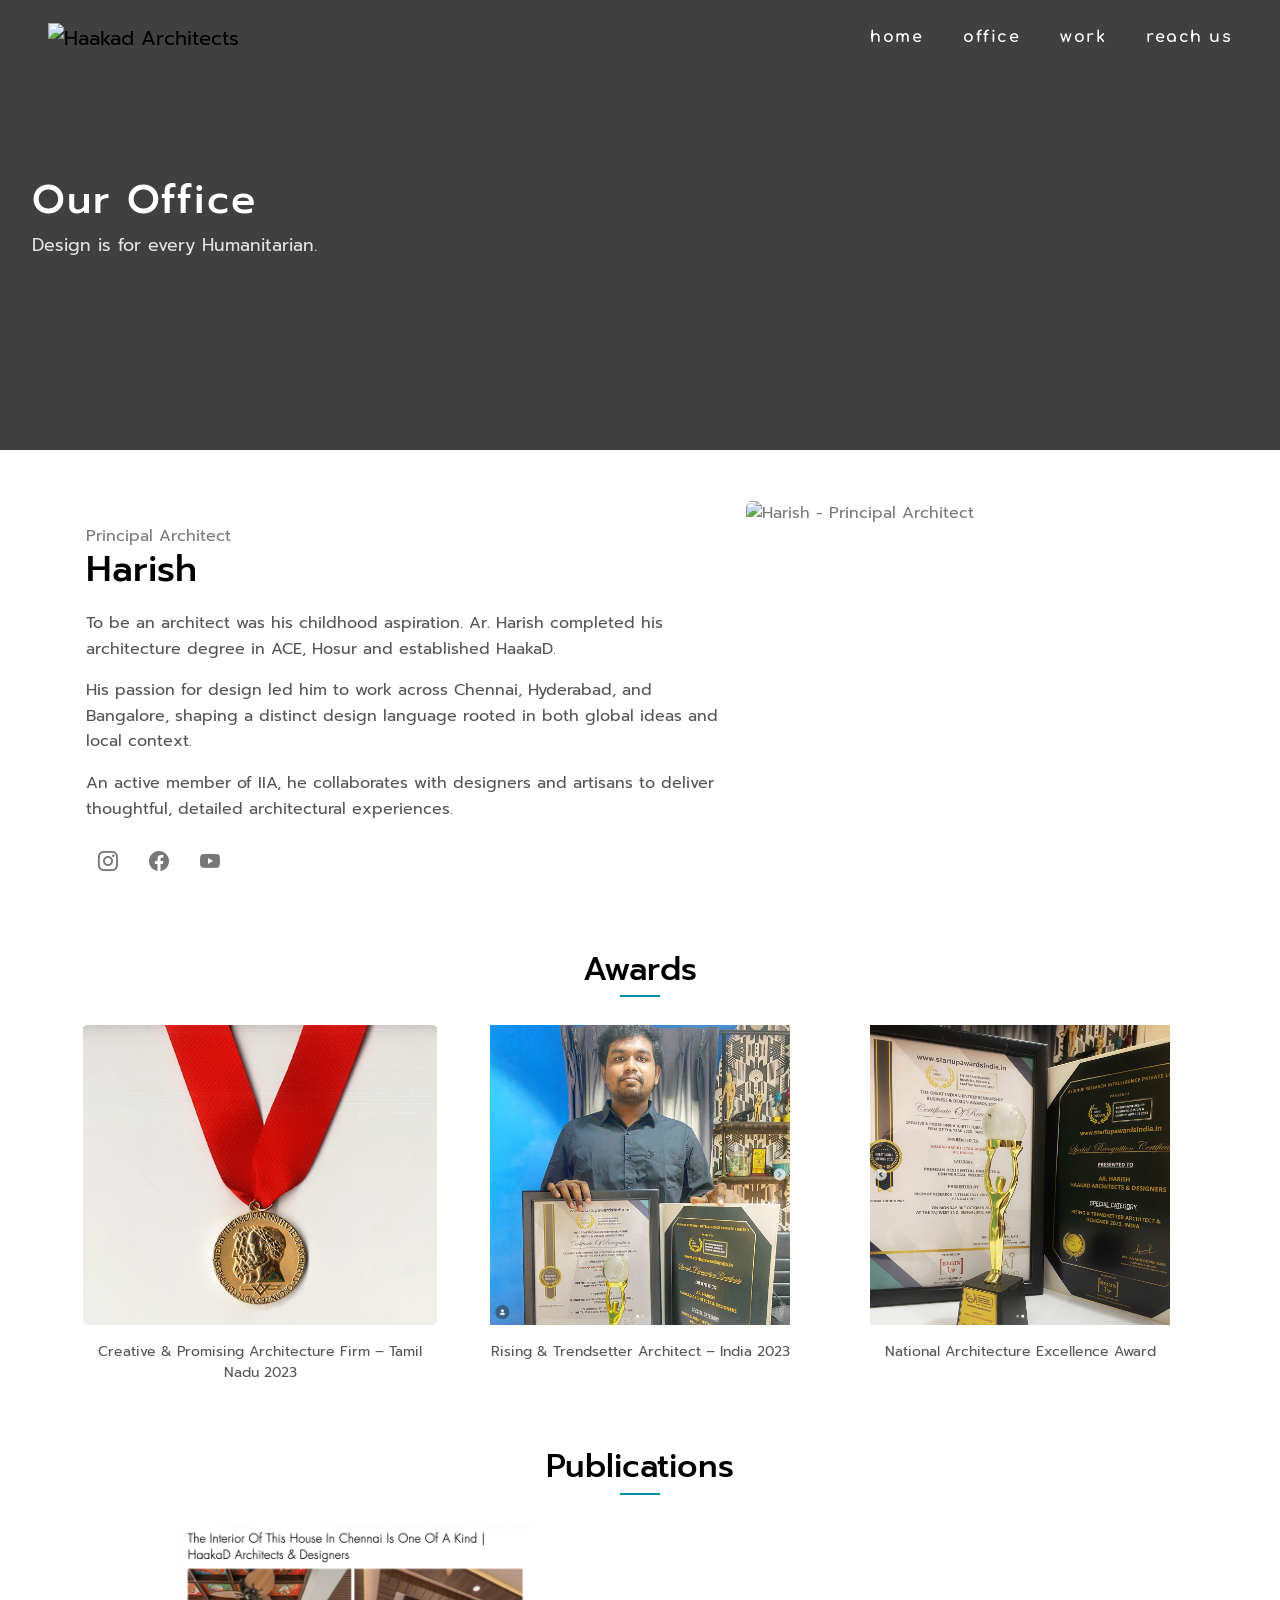
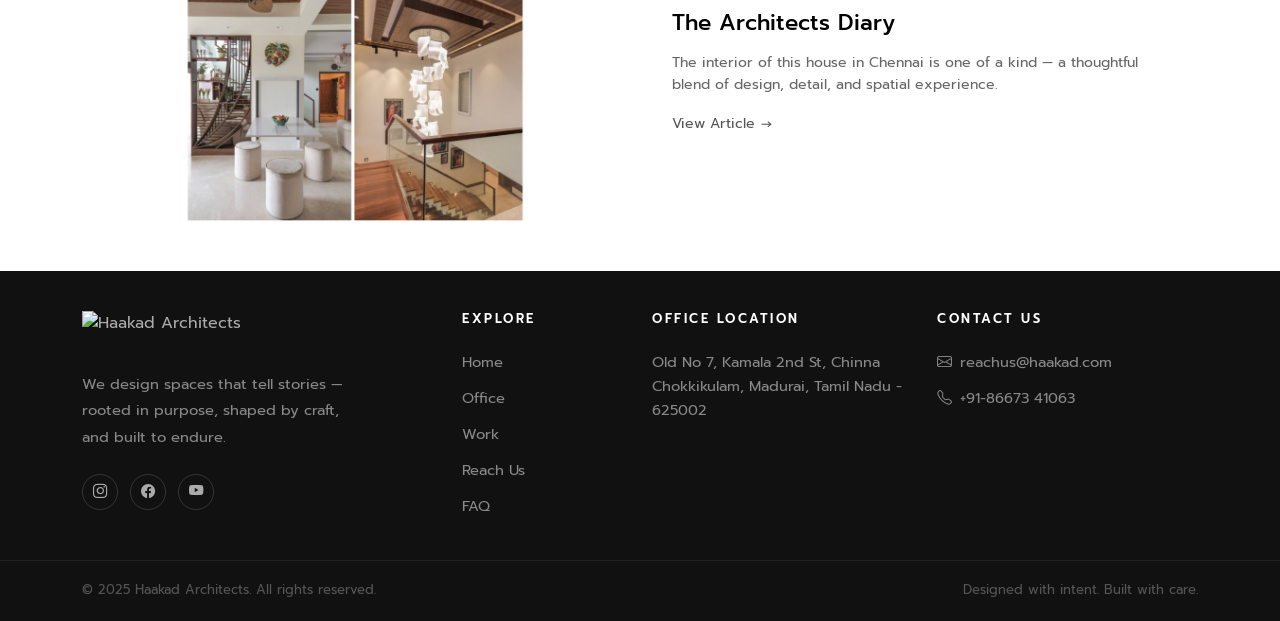
==== commit bf01727a: "changes #1" ====
--- a/office.html
+++ b/office.html
@@ -43,7 +43,7 @@
       <div class="parallax parallax-2">
         <div class="parallax-content">
           <h2>Our Office</h2>
-          <p>Crafting spaces, earning recognition, sharing ideas.</p>
+          <p>Design is for every Humanitarian.</p>
         </div>
       </div>
 
@@ -118,7 +118,7 @@
           <!-- ========================= -->
           <div class="row mb-5">
             <div class="section-title">
-              <h2>Clients</h2>
+              <h2>Awards</h2>
             </div>
 
             <!-- Award 1 -->
--- a/assets/css/navbar.css
+++ b/assets/css/navbar.css
@@ -111,3 +111,69 @@
     display: none;
   }
 }
+
+/* ===============================
+   White Navbar Variant (Work Page)
+================================ */
+
+/* Default white navbar */
+body.nav-white .navbar {
+  background: #ffffff !important;
+  box-shadow: 0 2px 10px rgba(0, 0, 0, 0.06);
+  padding: 10px 0;
+}
+
+/* Links → dark */
+body.nav-white .navbar-nav .nav-link {
+  color: #1a1a1a !important;
+}
+
+/* Underline color */
+body.nav-white .navbar-nav .nav-link::after {
+  background: var(--primary);
+}
+
+/* Toggler */
+body.nav-white .navbar-toggler {
+  border-color: rgba(0, 0, 0, 0.3) !important;
+}
+
+body.nav-white .navbar-toggler-icon {
+  filter: invert(0);
+}
+
+/* ===============================
+   Fix content under fixed navbar
+================================ */
+body.nav-white main {
+  padding-top: 70px; /* adjust based on navbar height */
+}
+.navbar-toggler:focus {
+  box-shadow: none !important;
+}
+
+/* ===============================
+   Work Page Mobile Toggle Fix
+================================ */
+@media (max-width: 991px) {
+  body.nav-white .navbar {
+    background: #ffffff !important;
+  }
+
+  /* 🔥 Override dark overlay when menu opens */
+  body.nav-white .navbar:has(.navbar-collapse.show) {
+    background: #ffffff !important;
+    backdrop-filter: none !important;
+  }
+
+  /* Optional: make dropdown area clean */
+  body.nav-white .navbar-collapse {
+    background: #ffffff;
+  }
+
+  /* Links already dark, but ensure */
+  body.nav-white .navbar-nav .nav-link {
+    color: #1a1a1a !important;
+    border-bottom: 1px solid rgba(0, 0, 0, 0.05);
+  }
+}
--- a/assets/css/footer.css
+++ b/assets/css/footer.css
@@ -10,7 +10,7 @@
 
 /* Top section */
 .footer-top {
-  padding: 80px 0 60px;
+  padding: 40px 0 30px;
   border-bottom: 1px solid rgba(255, 255, 255, 0.07);
 }
 
@@ -146,7 +146,7 @@
 /* Mobile */
 @media (max-width: 768px) {
   .footer-top {
-    padding: 50px 0 40px;
+    padding: 35px 0 20px;
   }
 
   .footer-desc {
--- a/assets/css/parallax.css
+++ b/assets/css/parallax.css
@@ -12,7 +12,7 @@
   position: relative;
   display: flex;
   align-items: center;
-  justify-content: center;
+  justify-content: left;
 }
 
 /* Dark overlay */
@@ -30,7 +30,7 @@
 .parallax-content {
   position: relative;
   z-index: 2;
-  text-align: center;
+  text-align: left;
   color: #ffffff;
   padding: 2rem;
 }
--- a/assets/css/work.css
+++ b/assets/css/work.css
@@ -28,12 +28,6 @@
   color: rgba(255, 255, 255, 0.5);
   letter-spacing: 1px;
   margin: 0;
-}
-
-/* Filter Tabs */
-.work-filter {
-  padding: 1.5rem 0;
-  border-bottom: 1px solid rgba(0, 0, 0, 0.07);
 }
 
 .filter-tabs {
@@ -80,7 +74,7 @@
 
 /* Projects Grid */
 .work-grid {
-  padding: 4rem 0 6rem;
+  padding: 140px 0 6rem;
 }
 
 /* Project Card */
@@ -273,3 +267,31 @@
   color: #000;
   transform: translateY(-2px);
 }
+
+/* ===============================
+   Sticky Filter (below navbar)
+================================ */
+.work-filter {
+  padding: 1.5rem 0;
+  position: fixed;
+  width: 100%;
+  z-index: 999;
+  background: #fff;
+}
+
+/* Smooth filter animation */
+.project-item {
+  transition: all 0.4s ease;
+}
+
+.project-item.hide {
+  opacity: 0;
+  transform: scale(0.9);
+  pointer-events: none;
+  position: absolute;
+}
+
+/* Prevent layout jump */
+#projects-grid {
+  position: relative;
+}
